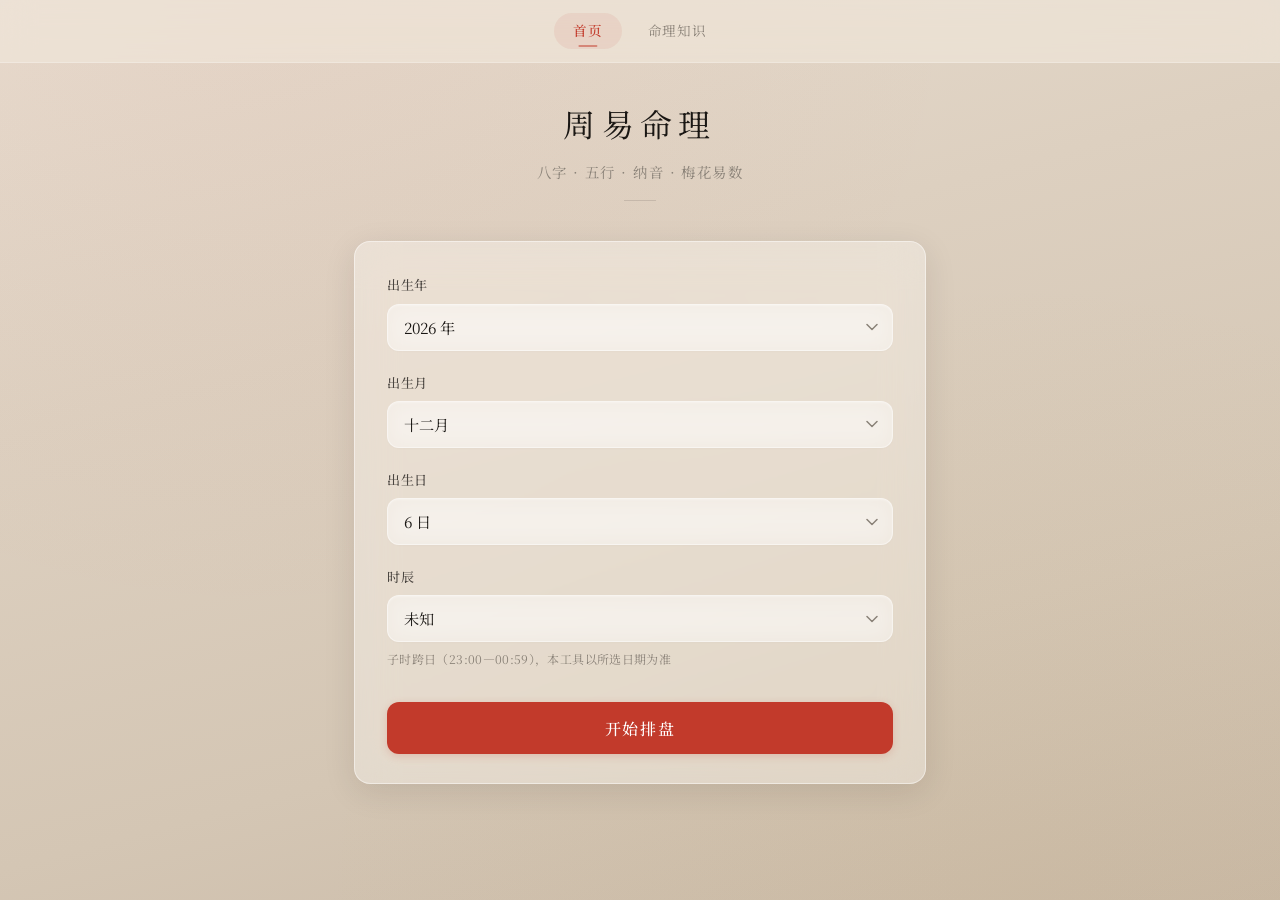
==== index.html @ 87735b52 "重写导航栏和毛玻璃交互 - 顶部横排导航栏：首页 / 命理知识，当前页高亮（下划线标记） - 毛玻璃效果：body 改为分层渐变背景，表单卡片和 select 均使用   backdrop-filte" ====
<!DOCTYPE html>
<html lang="zh-CN">
<head>
<meta charset="UTF-8">
<meta name="viewport" content="width=device-width, initial-scale=1.0">
<title>周易命理</title>
<link rel="stylesheet" href="css/style.css">
<link rel="preconnect" href="https://fonts.googleapis.com">
<link rel="preconnect" href="https://fonts.gstatic.com" crossorigin>
<link href="https://fonts.googleapis.com/css2?family=Noto+Serif+SC:wght@400;500;700&display=swap" rel="stylesheet">
</head>
<body>

<nav class="top-nav">
  <a href="index.html" class="active">首页</a>
  <a href="knowledge.html">命理知识</a>
</nav>

<div class="container">
  <header>
    <h1>周易命理</h1>
    <p class="subtitle">八字 · 五行 · 纳音 · 梅花易数</p>
  </header>

  <section class="form-section">
    <form id="baziForm">
      <div class="form-row">
        <label for="year">出生年</label>
        <select id="year"></select>
      </div>
      <div class="form-row">
        <label for="month">出生月</label>
        <select id="month">
          <option value="1">一月</option>
          <option value="2">二月</option>
          <option value="3">三月</option>
          <option value="4">四月</option>
          <option value="5">五月</option>
          <option value="6">六月</option>
          <option value="7">七月</option>
          <option value="8">八月</option>
          <option value="9">九月</option>
          <option value="10">十月</option>
          <option value="11">十一月</option>
          <option value="12">十二月</option>
        </select>
      </div>
      <div class="form-row">
        <label for="day">出生日</label>
        <select id="day"></select>
      </div>
      <div class="form-row">
        <label for="hour">时辰</label>
        <select id="hour"></select>
        <p class="form-note">子时跨日（23:00—00:59），本工具以所选日期为准</p>
      </div>
      <button type="submit" id="submitBtn">开始排盘</button>
    </form>
  </section>

  <section id="results" class="results-section hidden">
    <div class="result-block">
      <h2>八字</h2>
      <div class="pillars" id="pillars"></div>
    </div>

    <div class="result-block">
      <h2>命理解读</h2>
      <div id="reading"></div>
    </div>

    <div class="result-block">
      <h2>五行</h2>
      <div id="wuxing"></div>
    </div>

    <div class="result-block">
      <h2>纳音</h2>
      <div id="nayin"></div>
    </div>

    <div class="result-block">
      <h2>生肖</h2>
      <div id="zodiac"></div>
    </div>

    <div class="result-block" id="guaBlock">
      <h2>卦象</h2>
      <div id="gua"></div>
    </div>

    <p class="footer-note">节气日期存在 ±1 天的近似偏差。<br>命理推算仅供玩味，人生终究在自己手中。</p>
  </section>
</div>

<script src="js/data.js"></script>
<script src="js/bazi.js"></script>
<script src="js/wuxing.js"></script>
<script src="js/gua.js"></script>
<script src="js/app.js"></script>
</body>
</html>
---- css/style.css ----
:root {
  --paper: #f0e8dc;
  --paper-deep: #e5dac8;
  --ink: #1a1714;
  --ink-soft: #4a4540;
  --ink-light: #8a8278;
  --vermilion: #c23a2b;
  --gold: #b8943e;
  --border: #e5ded4;
  --border-soft: rgba(255,255,255,0.35);
  --glass-bg: rgba(255,255,255,0.35);
  --glass-bg-hover: rgba(255,255,255,0.5);
  --glass-bg-focus: rgba(255,255,255,0.65);
  --glass-border: rgba(255,255,255,0.45);
  --glass-border-focus: rgba(255,255,255,0.7);
  --shadow-sm: 0 2px 8px rgba(26,23,20,0.06);
  --shadow: 0 8px 32px rgba(26,23,20,0.1);
}

* { margin: 0; padding: 0; box-sizing: border-box; }

html {
  scroll-behavior: smooth;
}

body {
  font-family: "Noto Serif SC", "Source Han Serif SC", "Songti SC", "SimSun", "STSong", serif;
  color: var(--ink);
  line-height: 1.75;
  min-height: 100vh;
  /* 分层暖色渐变背景 —— 毛玻璃效果的必要条件 */
  background:
    radial-gradient(ellipse at 20% 0%, rgba(194,58,43,0.04) 0%, transparent 50%),
    radial-gradient(ellipse at 80% 100%, rgba(184,148,62,0.05) 0%, transparent 50%),
    linear-gradient(165deg, #e8ddd0 0%, #ddd0c0 35%, #d4c6b4 70%, #c9b9a6 100%);
  background-attachment: fixed;
}

/* ===== Top Nav ===== */
.top-nav {
  position: sticky;
  top: 0;
  z-index: 100;
  display: flex;
  justify-content: center;
  gap: 0.4rem;
  padding: 0.8rem 1rem;
  margin-bottom: 0.5rem;
  backdrop-filter: blur(16px) saturate(1.1);
  -webkit-backdrop-filter: blur(16px) saturate(1.1);
  background: rgba(240,232,220,0.6);
  border-bottom: 1px solid rgba(255,255,255,0.25);
}

.top-nav a {
  padding: 0.4rem 1.2rem;
  font-size: 0.85rem;
  color: var(--ink-light);
  text-decoration: none;
  border-radius: 20px;
  letter-spacing: 0.06em;
  transition: all 0.25s cubic-bezier(0.16, 1, 0.3, 1);
  position: relative;
}

.top-nav a:hover {
  color: var(--vermilion);
  background: rgba(194,58,43,0.06);
}

.top-nav a.active {
  color: var(--vermilion);
  background: rgba(194,58,43,0.08);
  font-weight: 500;
}

.top-nav a.active::after {
  content: '';
  position: absolute;
  bottom: 2px;
  left: 50%;
  transform: translateX(-50%);
  width: 1.2rem;
  height: 2px;
  background: var(--vermilion);
  border-radius: 1px;
  opacity: 0.5;
}

/* ===== Layout ===== */
.container {
  max-width: 620px;
  margin: 0 auto;
  padding: 1rem 1.5rem 4rem;
}

/* ===== Header ===== */
header {
  text-align: center;
  margin-bottom: 2.5rem;
  padding-top: 0.5rem;
}

header h1 {
  font-size: 2rem;
  font-weight: 400;
  color: var(--ink);
  letter-spacing: 0.2em;
  margin-bottom: 0.5rem;
}

.subtitle {
  color: var(--ink-light);
  font-size: 0.9rem;
  letter-spacing: 0.1em;
}

header::after {
  content: '';
  display: block;
  width: 2rem;
  height: 1px;
  background: rgba(138,130,120,0.3);
  margin: 1rem auto 0;
}

/* ===== Form Card (Glass) ===== */
.form-section {
  padding: 2rem 2rem 1.8rem;
  margin-bottom: 2.5rem;
  /* 真正的毛玻璃 */
  background: var(--glass-bg);
  backdrop-filter: blur(20px) saturate(1.15);
  -webkit-backdrop-filter: blur(20px) saturate(1.15);
  border: 1px solid var(--glass-border);
  border-radius: 16px;
  box-shadow: var(--shadow);
  animation: cardFloat 0.8s cubic-bezier(0.16, 1, 0.3, 1) both;
}

@keyframes cardFloat {
  from { opacity: 0; transform: translateY(20px) scale(0.98); }
  to { opacity: 1; transform: translateY(0) scale(1); }
}

.form-row {
  margin-bottom: 1.3rem;
}

.form-row label {
  display: block;
  font-size: 0.82rem;
  font-weight: 500;
  color: var(--ink-soft);
  margin-bottom: 0.4rem;
  letter-spacing: 0.04em;
}

/* Select —— 毛玻璃下拉 */
.form-row select {
  width: 100%;
  padding: 0.75rem 2.4rem 0.75rem 1rem;
  font-size: 0.95rem;
  font-family: inherit;
  color: var(--ink);
  cursor: pointer;
  appearance: none;
  -webkit-appearance: none;
  /* 毛玻璃核心 */
  background: var(--glass-bg);
  background-image: url("data:image/svg+xml;charset=utf-8,%3Csvg xmlns='http://www.w3.org/2000/svg' width='12' height='8' viewBox='0 0 12 8'%3E%3Cpath d='M1 1.5l5 5 5-5' fill='none' stroke='%238a8278' stroke-width='1.5' stroke-linecap='round' stroke-linejoin='round'/%3E%3C/svg%3E");
  background-repeat: no-repeat;
  background-position: right 0.9rem center;
  backdrop-filter: blur(12px) saturate(1.1);
  -webkit-backdrop-filter: blur(12px) saturate(1.1);
  border: 1px solid var(--glass-border);
  border-radius: 12px;
  transition: all 0.3s cubic-bezier(0.16, 1, 0.3, 1);
  box-shadow: inset 0 1px 2px rgba(255,255,255,0.3), 0 1px 2px rgba(0,0,0,0.02);
}

.form-row select:hover {
  background-color: var(--glass-bg-hover);
  border-color: var(--glass-border-focus);
  transform: translateY(-1px);
  box-shadow: inset 0 1px 2px rgba(255,255,255,0.4), 0 4px 12px rgba(0,0,0,0.05);
}

.form-row select:focus {
  outline: none;
  background-color: var(--glass-bg-focus);
  border-color: rgba(194,58,43,0.25);
  box-shadow: inset 0 1px 2px rgba(255,255,255,0.5), 0 0 0 4px rgba(194,58,43,0.06), 0 4px 16px rgba(0,0,0,0.06);
}

/* select 选项样式 */
.form-row select option {
  background: #f5f0e8;
  color: var(--ink);
  padding: 0.5rem;
}

.form-note {
  font-size: 0.75rem;
  color: var(--ink-light);
  margin-top: 0.35rem;
  letter-spacing: 0.03em;
}

#submitBtn {
  width: 100%;
  margin-top: 0.8rem;
  padding: 0.9rem;
  font-size: 1rem;
  font-family: inherit;
  font-weight: 500;
  color: #fff;
  background: var(--vermilion);
  border: none;
  border-radius: 12px;
  cursor: pointer;
  letter-spacing: 0.1em;
  transition: all 0.3s cubic-bezier(0.16, 1, 0.3, 1);
  box-shadow: 0 2px 8px rgba(194,58,43,0.2);
  position: relative;
  overflow: hidden;
}

#submitBtn::before {
  content: '';
  position: absolute;
  top: 0; left: -100%;
  width: 100%; height: 100%;
  background: linear-gradient(90deg, transparent, rgba(255,255,255,0.15), transparent);
  transition: left 0.5s;
}

#submitBtn:hover {
  background: #a83225;
  transform: translateY(-2px);
  box-shadow: 0 6px 20px rgba(194,58,43,0.25);
}

#submitBtn:hover::before {
  left: 100%;
}

#submitBtn:active {
  transform: translateY(0);
  box-shadow: 0 2px 8px rgba(194,58,43,0.2);
}

/* ===== Results ===== */
.results-section {
  animation: revealUp 0.6s cubic-bezier(0.16, 1, 0.3, 1);
}

@keyframes revealUp {
  from { opacity: 0; transform: translateY(16px); }
  to { opacity: 1; transform: translateY(0); }
}

.hidden { display: none !important; }

.result-block {
  background: rgba(255,255,255,0.55);
  backdrop-filter: blur(16px) saturate(1.1);
  -webkit-backdrop-filter: blur(16px) saturate(1.1);
  border: 1px solid rgba(255,255,255,0.4);
  border-radius: 14px;
  padding: 1.8rem 2rem;
  margin-bottom: 1.2rem;
  box-shadow: var(--shadow-sm);
  animation: revealCard 0.5s cubic-bezier(0.16, 1, 0.3, 1) both;
}

.result-block:nth-child(1) { animation-delay: 0.05s; }
.result-block:nth-child(2) { animation-delay: 0.1s; }
.result-block:nth-child(3) { animation-delay: 0.15s; }
.result-block:nth-child(4) { animation-delay: 0.2s; }
.result-block:nth-child(5) { animation-delay: 0.25s; }
.result-block:nth-child(6) { animation-delay: 0.3s; }
.result-block:nth-child(7) { animation-delay: 0.35s; }

@keyframes revealCard {
  from { opacity: 0; transform: translateY(12px) scale(0.98); }
  to { opacity: 1; transform: translateY(0) scale(1); }
}

.result-block h2 {
  font-size: 0.85rem;
  font-weight: 500;
  color: var(--ink-light);
  margin-bottom: 1.2rem;
  padding-bottom: 0.6rem;
  border-bottom: 1px solid rgba(255,255,255,0.3);
  letter-spacing: 0.08em;
}

/* ===== Four Pillars ===== */
.pillars {
  display: grid;
  grid-template-columns: repeat(4, 1fr);
  gap: 0.5rem;
}

.pillar-card {
  text-align: center;
  padding: 1.2rem 0.3rem;
}

.pillar-label {
  font-size: 0.75rem;
  color: var(--ink-light);
  margin-bottom: 0.7rem;
  letter-spacing: 0.06em;
}

.pillar-gan, .pillar-zhi {
  font-size: 2.6rem;
  font-weight: 400;
  line-height: 1.15;
  letter-spacing: 0.04em;
}

.pillar-hour-unknown {
  font-size: 1.6rem;
  color: #c5bfb5;
  font-weight: 400;
}

.wuxing-mu { color: #3d7a3d; }
.wuxing-huo { color: #c43d35; }
.wuxing-tu { color: #b8892e; }
.wuxing-jin { color: #9a7320; }
.wuxing-shui { color: #3d6ca8; }

/* ===== Wuxing Bars ===== */
.wuxing-chart {
  display: flex;
  flex-direction: column;
  gap: 0.55rem;
}

.wuxing-row {
  display: flex;
  align-items: center;
  gap: 0.6rem;
}

.wuxing-row .label {
  width: 1.8rem;
  font-size: 1.05rem;
  text-align: center;
}

.wuxing-row .bar-bg {
  flex: 1;
  height: 1.2rem;
  background: rgba(255,255,255,0.5);
  border-radius: 2px;
  overflow: hidden;
}

.wuxing-row .bar-fill {
  height: 100%;
  border-radius: 2px;
  transition: width 0.6s cubic-bezier(0.16, 1, 0.3, 1);
}

.wuxing-row .count {
  width: 2.2rem;
  font-size: 0.85rem;
  color: var(--ink-light);
  text-align: right;
  font-variant-numeric: tabular-nums;
}

.bar-mu { background: #3d7a3d; }
.bar-huo { background: #c43d35; }
.bar-tu { background: #b8892e; }
.bar-jin { background: #9a7320; }
.bar-shui { background: #3d6ca8; }

.wuxing-summary {
  margin-top: 1rem;
  font-size: 0.9rem;
  color: var(--ink-soft);
  line-height: 1.7;
}

/* ===== Nayin ===== */
.nayin-list {
  display: grid;
  grid-template-columns: 1fr 1fr;
  gap: 0.5rem 1.5rem;
}

.nayin-item {
  display: flex;
  gap: 0.6rem;
  align-items: baseline;
}

.nayin-item .pillar-tag {
  font-size: 0.8rem;
  color: var(--ink-light);
  min-width: 2.5rem;
  letter-spacing: 0.04em;
}

.nayin-item .value {
  font-size: 0.95rem;
  color: var(--ink);
}

/* ===== Zodiac ===== */
.zodiac-display {
  font-size: 2rem;
  font-weight: 400;
  color: var(--ink);
  text-align: center;
  padding: 0.5rem;
  letter-spacing: 0.1em;
}

/* ===== Gua ===== */
.gua-header {
  text-align: center;
  margin-bottom: 1.5rem;
}

.gua-main-symbol {
  font-size: 3.5rem;
  line-height: 1;
  margin-bottom: 0.3rem;
  letter-spacing: 0.15em;
  color: var(--ink);
}

.gua-main-name {
  font-size: 1.5rem;
  font-weight: 400;
  color: var(--ink);
  letter-spacing: 0.1em;
}

.gua-reading {
  margin-top: 1rem;
  padding: 1.2rem 1rem;
  background: rgba(255,255,255,0.45);
  backdrop-filter: blur(8px);
  -webkit-backdrop-filter: blur(8px);
  border-radius: 10px;
  font-size: 0.92rem;
  color: var(--ink-soft);
  line-height: 1.85;
  border-left: 2px solid var(--vermilion);
}

.gua-derived {
  margin-top: 1.2rem;
  padding-top: 1rem;
  border-top: 1px solid rgba(255,255,255,0.3);
  display: flex;
  align-items: center;
  justify-content: center;
  gap: 0.8rem;
  flex-wrap: wrap;
}

.gua-derived-symbol {
  font-size: 1.5rem;
  color: var(--ink-light);
  letter-spacing: 0.1em;
}

.gua-derived-name {
  font-size: 1rem;
  color: var(--ink-soft);
  letter-spacing: 0.06em;
}

.gua-derived-reading {
  font-size: 0.85rem;
  color: var(--ink-light);
  line-height: 1.6;
  margin-top: 0.4rem;
  text-align: center;
}

.gua-meta {
  margin-top: 1rem;
  text-align: center;
  font-size: 0.82rem;
  color: var(--ink-light);
  letter-spacing: 0.06em;
}

.gua-meta span {
  color: var(--vermilion);
}

/* ===== Reading ===== */
.reading-content {
  line-height: 1.85;
  color: var(--ink-soft);
}

.reading-content p {
  margin-bottom: 0.8rem;
}

.reading-content p:last-child {
  margin-bottom: 0;
}

.reading-lead {
  font-size: 1rem;
  color: var(--ink);
  margin-bottom: 1rem;
}

.reading-lead strong {
  font-weight: 500;
  font-size: 1.1rem;
}

.reading-nayin {
  margin-top: 1.2rem;
  padding: 1rem 0.8rem;
  background: rgba(255,255,255,0.4);
  backdrop-filter: blur(8px);
  -webkit-backdrop-filter: blur(8px);
  border-radius: 10px;
  border-left: 2px solid var(--gold);
}

.reading-nayin-item {
  margin-bottom: 0.7rem;
  font-size: 0.88rem;
  line-height: 1.7;
}

.reading-nayin-item:last-child {
  margin-bottom: 0;
}

.reading-nayin-name {
  display: block;
  font-weight: 500;
  color: var(--ink);
  margin-bottom: 0.15rem;
}

.reading-nayin-text {
  color: var(--ink-light);
}

/* ===== Footer note ===== */
.footer-note {
  text-align: center;
  font-size: 0.78rem;
  color: var(--ink-light);
  margin-top: 2rem;
  opacity: 0.6;
}

/* ===== Responsive ===== */
@media (max-width: 600px) {
  .top-nav { padding: 0.6rem 0.5rem; gap: 0.2rem; }
  .top-nav a { padding: 0.35rem 0.9rem; font-size: 0.8rem; }
  .container { padding: 0.5rem 1rem 3rem; }
  .form-section { padding: 1.5rem 1.2rem 1.3rem; border-radius: 14px; }
  .result-block { padding: 1.3rem 1.2rem; border-radius: 12px; }
  .pillars { grid-template-columns: repeat(2, 1fr); }
  .pillar-gan, .pillar-zhi { font-size: 2.2rem; }
  .nayin-list { grid-template-columns: 1fr; }
  .gua-main-symbol { font-size: 2.8rem; }
  header h1 { font-size: 1.6rem; }
}
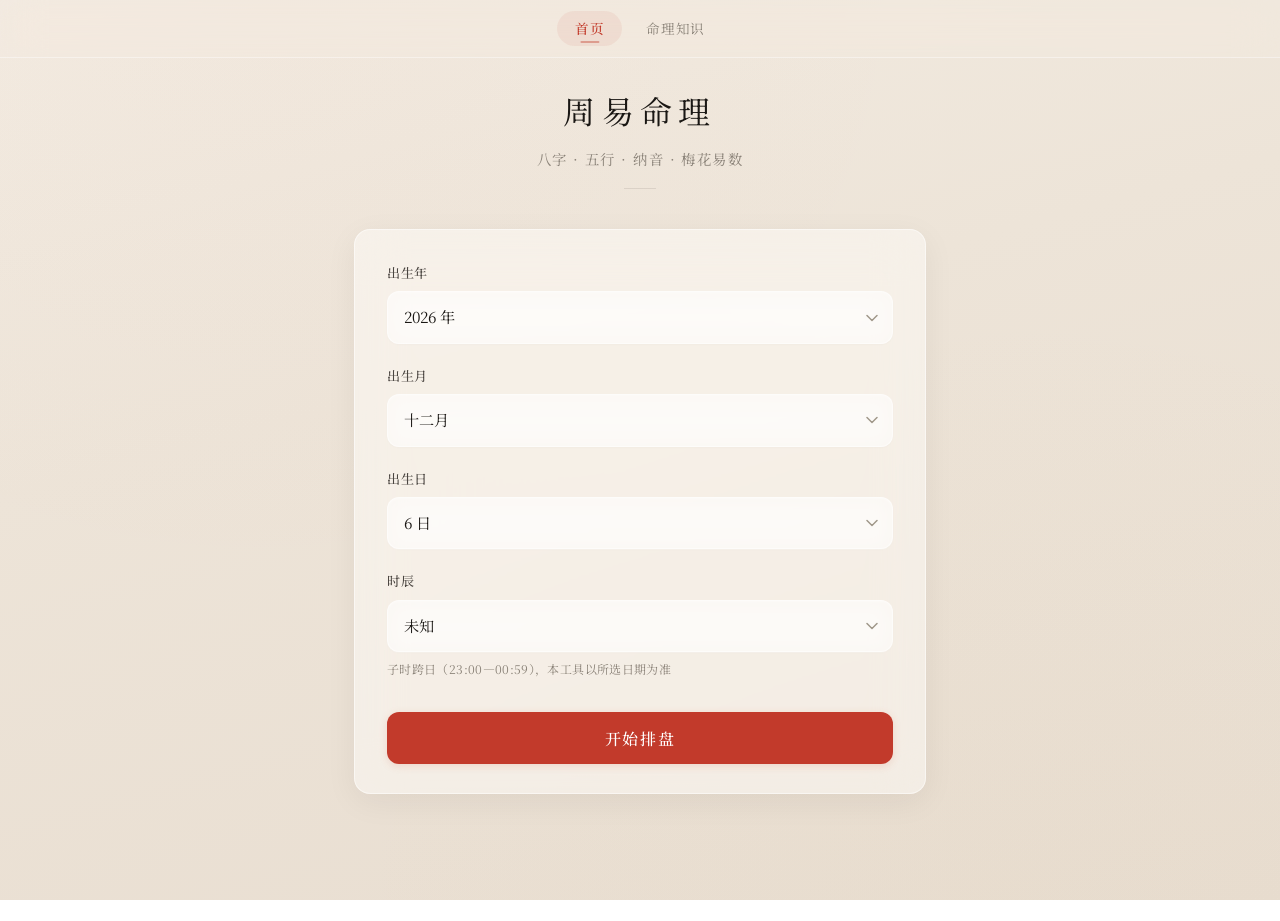
==== commit 87e4df77: "自定义毛玻璃下拉 + 整体色调调浅 - body 背景改为极浅暖白渐变（#f3ece2 → #ede4d8 → #e8ddd0），导航栏   rgba(243,236,226,0.35) 更浅更透，与" ====
--- a/index.html
+++ b/index.html
@@ -26,11 +26,11 @@
     <form id="baziForm">
       <div class="form-row">
         <label for="year">出生年</label>
-        <select id="year"></select>
+        <select id="year" class="native-select"></select>
       </div>
       <div class="form-row">
         <label for="month">出生月</label>
-        <select id="month">
+        <select id="month" class="native-select">
           <option value="1">一月</option>
           <option value="2">二月</option>
           <option value="3">三月</option>
@@ -47,11 +47,11 @@
       </div>
       <div class="form-row">
         <label for="day">出生日</label>
-        <select id="day"></select>
+        <select id="day" class="native-select"></select>
       </div>
       <div class="form-row">
         <label for="hour">时辰</label>
-        <select id="hour"></select>
+        <select id="hour" class="native-select"></select>
         <p class="form-note">子时跨日（23:00—00:59），本工具以所选日期为准</p>
       </div>
       <button type="submit" id="submitBtn">开始排盘</button>
--- a/css/style.css
+++ b/css/style.css
@@ -1,38 +1,35 @@
 :root {
-  --paper: #f0e8dc;
-  --paper-deep: #e5dac8;
+  --paper: #f5f0e8;
+  --paper-warm: #ede4d8;
   --ink: #1a1714;
   --ink-soft: #4a4540;
   --ink-light: #8a8278;
   --vermilion: #c23a2b;
   --gold: #b8943e;
   --border: #e5ded4;
-  --border-soft: rgba(255,255,255,0.35);
-  --glass-bg: rgba(255,255,255,0.35);
-  --glass-bg-hover: rgba(255,255,255,0.5);
-  --glass-bg-focus: rgba(255,255,255,0.65);
-  --glass-border: rgba(255,255,255,0.45);
-  --glass-border-focus: rgba(255,255,255,0.7);
-  --shadow-sm: 0 2px 8px rgba(26,23,20,0.06);
-  --shadow: 0 8px 32px rgba(26,23,20,0.1);
+  --shadow-sm: 0 2px 8px rgba(26,23,20,0.04);
+  --shadow: 0 8px 32px rgba(26,23,20,0.06);
+  --glass-bg: rgba(255,255,255,0.45);
+  --glass-bg-hover: rgba(255,255,255,0.6);
+  --glass-bg-focus: rgba(255,255,255,0.75);
+  --glass-border: rgba(255,255,255,0.5);
+  --glass-border-focus: rgba(255,255,255,0.75);
 }
 
 * { margin: 0; padding: 0; box-sizing: border-box; }
 
-html {
-  scroll-behavior: smooth;
-}
+html { scroll-behavior: smooth; }
 
 body {
   font-family: "Noto Serif SC", "Source Han Serif SC", "Songti SC", "SimSun", "STSong", serif;
   color: var(--ink);
   line-height: 1.75;
   min-height: 100vh;
-  /* 分层暖色渐变背景 —— 毛玻璃效果的必要条件 */
+  /* 极浅暖色背景 —— 毛玻璃需要背景层次 */
   background:
-    radial-gradient(ellipse at 20% 0%, rgba(194,58,43,0.04) 0%, transparent 50%),
-    radial-gradient(ellipse at 80% 100%, rgba(184,148,62,0.05) 0%, transparent 50%),
-    linear-gradient(165deg, #e8ddd0 0%, #ddd0c0 35%, #d4c6b4 70%, #c9b9a6 100%);
+    radial-gradient(ellipse at 20% 0%, rgba(194,58,43,0.015) 0%, transparent 50%),
+    radial-gradient(ellipse at 80% 100%, rgba(184,148,62,0.02) 0%, transparent 50%),
+    linear-gradient(165deg, #f3ece2 0%, #ede4d8 40%, #e8ddd0 100%);
   background-attachment: fixed;
 }
 
@@ -44,16 +41,15 @@
   display: flex;
   justify-content: center;
   gap: 0.4rem;
-  padding: 0.8rem 1rem;
-  margin-bottom: 0.5rem;
-  backdrop-filter: blur(16px) saturate(1.1);
-  -webkit-backdrop-filter: blur(16px) saturate(1.1);
-  background: rgba(240,232,220,0.6);
-  border-bottom: 1px solid rgba(255,255,255,0.25);
+  padding: 0.7rem 1rem;
+  backdrop-filter: blur(20px) saturate(1.1);
+  -webkit-backdrop-filter: blur(20px) saturate(1.1);
+  background: rgba(243,236,226,0.35);
+  border-bottom: 1px solid rgba(255,255,255,0.4);
 }
 
 .top-nav a {
-  padding: 0.4rem 1.2rem;
+  padding: 0.35rem 1.1rem;
   font-size: 0.85rem;
   color: var(--ink-light);
   text-decoration: none;
@@ -65,26 +61,26 @@
 
 .top-nav a:hover {
   color: var(--vermilion);
-  background: rgba(194,58,43,0.06);
+  background: rgba(194,58,43,0.05);
 }
 
 .top-nav a.active {
   color: var(--vermilion);
-  background: rgba(194,58,43,0.08);
+  background: rgba(194,58,43,0.07);
   font-weight: 500;
 }
 
 .top-nav a.active::after {
   content: '';
   position: absolute;
-  bottom: 2px;
+  bottom: 3px;
   left: 50%;
   transform: translateX(-50%);
   width: 1.2rem;
   height: 2px;
   background: var(--vermilion);
   border-radius: 1px;
-  opacity: 0.5;
+  opacity: 0.4;
 }
 
 /* ===== Layout ===== */
@@ -120,7 +116,7 @@
   display: block;
   width: 2rem;
   height: 1px;
-  background: rgba(138,130,120,0.3);
+  background: rgba(138,130,120,0.2);
   margin: 1rem auto 0;
 }
 
@@ -128,10 +124,9 @@
 .form-section {
   padding: 2rem 2rem 1.8rem;
   margin-bottom: 2.5rem;
-  /* 真正的毛玻璃 */
   background: var(--glass-bg);
-  backdrop-filter: blur(20px) saturate(1.15);
-  -webkit-backdrop-filter: blur(20px) saturate(1.15);
+  backdrop-filter: blur(24px) saturate(1.2);
+  -webkit-backdrop-filter: blur(24px) saturate(1.2);
   border: 1px solid var(--glass-border);
   border-radius: 16px;
   box-shadow: var(--shadow);
@@ -156,48 +151,117 @@
   letter-spacing: 0.04em;
 }
 
-/* Select —— 毛玻璃下拉 */
-.form-row select {
+/* ===== Custom Select ===== */
+.custom-select {
+  position: relative;
+  width: 100%;
+}
+
+.custom-select-trigger {
   width: 100%;
   padding: 0.75rem 2.4rem 0.75rem 1rem;
   font-size: 0.95rem;
   font-family: inherit;
   color: var(--ink);
   cursor: pointer;
-  appearance: none;
-  -webkit-appearance: none;
-  /* 毛玻璃核心 */
+  user-select: none;
   background: var(--glass-bg);
-  background-image: url("data:image/svg+xml;charset=utf-8,%3Csvg xmlns='http://www.w3.org/2000/svg' width='12' height='8' viewBox='0 0 12 8'%3E%3Cpath d='M1 1.5l5 5 5-5' fill='none' stroke='%238a8278' stroke-width='1.5' stroke-linecap='round' stroke-linejoin='round'/%3E%3C/svg%3E");
-  background-repeat: no-repeat;
-  background-position: right 0.9rem center;
   backdrop-filter: blur(12px) saturate(1.1);
   -webkit-backdrop-filter: blur(12px) saturate(1.1);
   border: 1px solid var(--glass-border);
   border-radius: 12px;
-  transition: all 0.3s cubic-bezier(0.16, 1, 0.3, 1);
+  transition: all 0.25s cubic-bezier(0.16, 1, 0.3, 1);
   box-shadow: inset 0 1px 2px rgba(255,255,255,0.3), 0 1px 2px rgba(0,0,0,0.02);
-}
-
-.form-row select:hover {
-  background-color: var(--glass-bg-hover);
+  position: relative;
+}
+
+.custom-select-trigger::after {
+  content: '';
+  position: absolute;
+  right: 0.9rem;
+  top: 50%;
+  transform: translateY(-50%);
+  width: 12px;
+  height: 8px;
+  background-image: url("data:image/svg+xml;charset=utf-8,%3Csvg xmlns='http://www.w3.org/2000/svg' width='12' height='8' viewBox='0 0 12 8'%3E%3Cpath d='M1 1.5l5 5 5-5' fill='none' stroke='%23a0988a' stroke-width='1.5' stroke-linecap='round' stroke-linejoin='round'/%3E%3C/svg%3E");
+  background-repeat: no-repeat;
+  transition: transform 0.25s cubic-bezier(0.16, 1, 0.3, 1);
+}
+
+.custom-select.open .custom-select-trigger::after {
+  transform: translateY(-50%) rotate(180deg);
+}
+
+.custom-select-trigger:hover {
+  background: var(--glass-bg-hover);
   border-color: var(--glass-border-focus);
   transform: translateY(-1px);
-  box-shadow: inset 0 1px 2px rgba(255,255,255,0.4), 0 4px 12px rgba(0,0,0,0.05);
-}
-
-.form-row select:focus {
-  outline: none;
-  background-color: var(--glass-bg-focus);
-  border-color: rgba(194,58,43,0.25);
-  box-shadow: inset 0 1px 2px rgba(255,255,255,0.5), 0 0 0 4px rgba(194,58,43,0.06), 0 4px 16px rgba(0,0,0,0.06);
-}
-
-/* select 选项样式 */
-.form-row select option {
-  background: #f5f0e8;
-  color: var(--ink);
-  padding: 0.5rem;
+  box-shadow: inset 0 1px 2px rgba(255,255,255,0.4), 0 4px 12px rgba(0,0,0,0.04);
+}
+
+.custom-select.open .custom-select-trigger {
+  background: var(--glass-bg-focus);
+  border-color: rgba(194,58,43,0.2);
+  box-shadow: inset 0 1px 2px rgba(255,255,255,0.5), 0 0 0 3px rgba(194,58,43,0.05), 0 4px 16px rgba(0,0,0,0.05);
+  border-radius: 12px 12px 0 0;
+}
+
+.custom-select-options {
+  position: absolute;
+  top: calc(100% - 1px);
+  left: 0;
+  right: 0;
+  max-height: 280px;
+  overflow-y: auto;
+  z-index: 50;
+  opacity: 0;
+  transform: translateY(-6px) scale(0.97);
+  pointer-events: none;
+  transition: all 0.25s cubic-bezier(0.16, 1, 0.3, 1);
+  background: rgba(255,255,255,0.85);
+  backdrop-filter: blur(24px) saturate(1.2);
+  -webkit-backdrop-filter: blur(24px) saturate(1.2);
+  border: 1px solid var(--glass-border);
+  border-top: none;
+  border-radius: 0 0 12px 12px;
+  box-shadow: 0 12px 40px rgba(26,23,20,0.1);
+  padding: 0.3rem 0;
+}
+
+.custom-select.open .custom-select-options {
+  opacity: 1;
+  transform: translateY(0) scale(1);
+  pointer-events: auto;
+}
+
+.custom-select-option {
+  padding: 0.55rem 1rem;
+  font-size: 0.92rem;
+  color: var(--ink-soft);
+  cursor: pointer;
+  transition: all 0.15s;
+  border-radius: 6px;
+  margin: 0 0.3rem;
+}
+
+.custom-select-option:hover {
+  background: rgba(194,58,43,0.06);
+  color: var(--vermilion);
+}
+
+.custom-select-option.selected {
+  color: var(--vermilion);
+  font-weight: 500;
+  background: rgba(194,58,43,0.04);
+}
+
+/* 隐藏原生 select */
+.native-select {
+  position: absolute;
+  opacity: 0;
+  pointer-events: none;
+  width: 1px;
+  height: 1px;
 }
 
 .form-note {
@@ -221,7 +285,7 @@
   cursor: pointer;
   letter-spacing: 0.1em;
   transition: all 0.3s cubic-bezier(0.16, 1, 0.3, 1);
-  box-shadow: 0 2px 8px rgba(194,58,43,0.2);
+  box-shadow: 0 2px 8px rgba(194,58,43,0.15);
   position: relative;
   overflow: hidden;
 }
@@ -231,14 +295,14 @@
   position: absolute;
   top: 0; left: -100%;
   width: 100%; height: 100%;
-  background: linear-gradient(90deg, transparent, rgba(255,255,255,0.15), transparent);
+  background: linear-gradient(90deg, transparent, rgba(255,255,255,0.12), transparent);
   transition: left 0.5s;
 }
 
 #submitBtn:hover {
   background: #a83225;
   transform: translateY(-2px);
-  box-shadow: 0 6px 20px rgba(194,58,43,0.25);
+  box-shadow: 0 6px 20px rgba(194,58,43,0.2);
 }
 
 #submitBtn:hover::before {
@@ -247,7 +311,7 @@
 
 #submitBtn:active {
   transform: translateY(0);
-  box-shadow: 0 2px 8px rgba(194,58,43,0.2);
+  box-shadow: 0 2px 8px rgba(194,58,43,0.15);
 }
 
 /* ===== Results ===== */
@@ -263,10 +327,10 @@
 .hidden { display: none !important; }
 
 .result-block {
-  background: rgba(255,255,255,0.55);
-  backdrop-filter: blur(16px) saturate(1.1);
-  -webkit-backdrop-filter: blur(16px) saturate(1.1);
-  border: 1px solid rgba(255,255,255,0.4);
+  background: rgba(255,255,255,0.5);
+  backdrop-filter: blur(20px) saturate(1.1);
+  -webkit-backdrop-filter: blur(20px) saturate(1.1);
+  border: 1px solid rgba(255,255,255,0.45);
   border-radius: 14px;
   padding: 1.8rem 2rem;
   margin-bottom: 1.2rem;
@@ -293,7 +357,7 @@
   color: var(--ink-light);
   margin-bottom: 1.2rem;
   padding-bottom: 0.6rem;
-  border-bottom: 1px solid rgba(255,255,255,0.3);
+  border-bottom: 1px solid rgba(255,255,255,0.35);
   letter-spacing: 0.08em;
 }
 
@@ -357,7 +421,7 @@
 .wuxing-row .bar-bg {
   flex: 1;
   height: 1.2rem;
-  background: rgba(255,255,255,0.5);
+  background: rgba(255,255,255,0.45);
   border-radius: 2px;
   overflow: hidden;
 }
@@ -448,7 +512,7 @@
 .gua-reading {
   margin-top: 1rem;
   padding: 1.2rem 1rem;
-  background: rgba(255,255,255,0.45);
+  background: rgba(255,255,255,0.4);
   backdrop-filter: blur(8px);
   -webkit-backdrop-filter: blur(8px);
   border-radius: 10px;
@@ -578,4 +642,5 @@
   .nayin-list { grid-template-columns: 1fr; }
   .gua-main-symbol { font-size: 2.8rem; }
   header h1 { font-size: 1.6rem; }
-}
+  .custom-select-options { max-height: 220px; }
+}
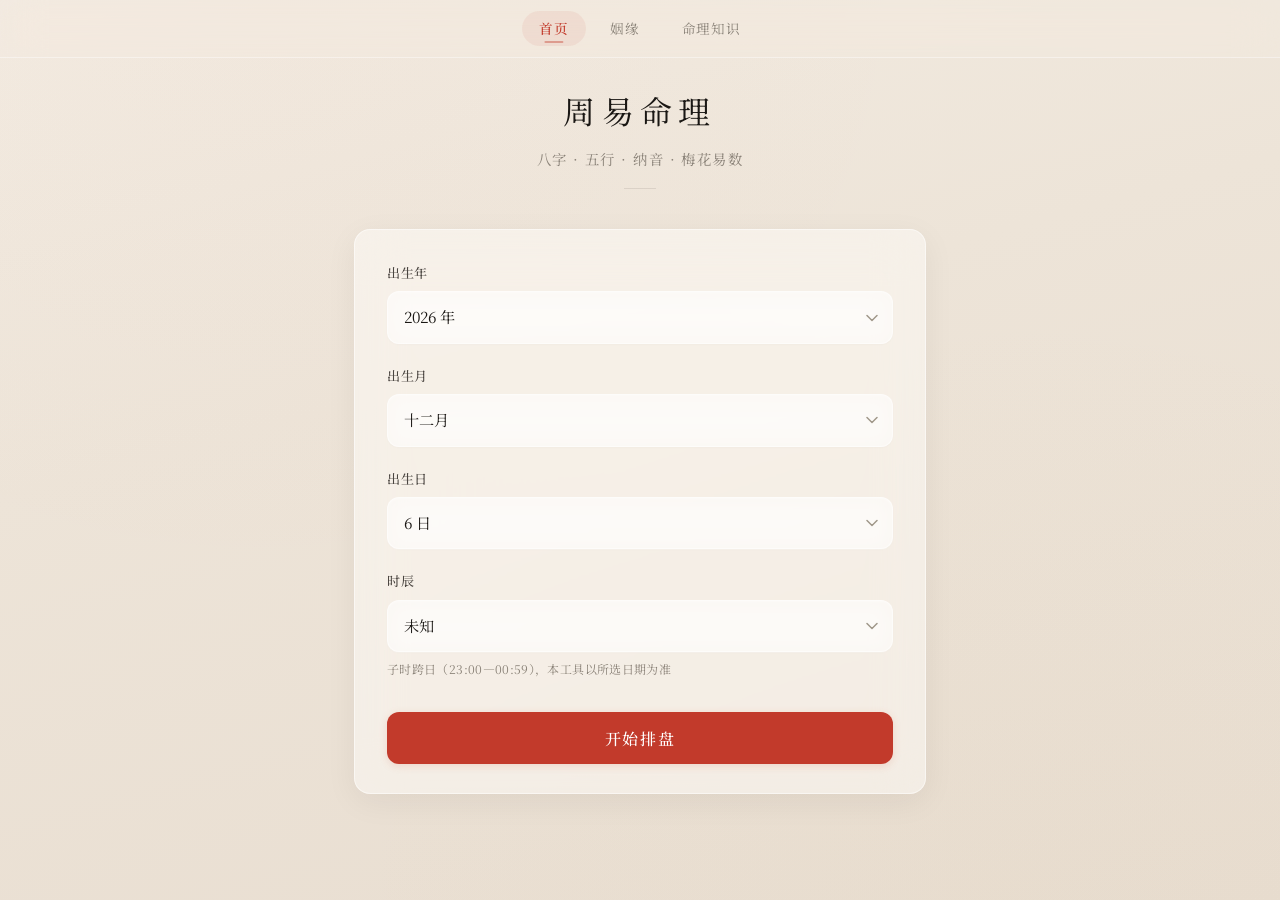
==== commit b80cfe29: "新增姻缘推算页面 - 新增 marriage.html 姻缘页面，双人表单输入 - 新增 matching.js 合婚引擎：四维度加权打分   · 生肖/年柱 (25分)：六合/三合/六冲/六害 + " ====
--- a/index.html
+++ b/index.html
@@ -13,6 +13,7 @@
 
 <nav class="top-nav">
   <a href="index.html" class="active">首页</a>
+  <a href="marriage.html">姻缘</a>
   <a href="knowledge.html">命理知识</a>
 </nav>
 
@@ -65,11 +66,6 @@
     </div>
 
     <div class="result-block">
-      <h2>命理解读</h2>
-      <div id="reading"></div>
-    </div>
-
-    <div class="result-block">
       <h2>五行</h2>
       <div id="wuxing"></div>
     </div>
@@ -80,8 +76,8 @@
     </div>
 
     <div class="result-block">
-      <h2>生肖</h2>
-      <div id="zodiac"></div>
+      <h2>命理解读</h2>
+      <div id="reading"></div>
     </div>
 
     <div class="result-block" id="guaBlock">
--- a/css/style.css
+++ b/css/style.css
@@ -139,6 +139,7 @@
 }
 
 .form-row {
+  position: relative;
   margin-bottom: 1.3rem;
 }
 
@@ -258,10 +259,13 @@
 /* 隐藏原生 select */
 .native-select {
   position: absolute;
+  top: 0;
+  left: 0;
+  width: 100%;
+  height: 100%;
   opacity: 0;
   pointer-events: none;
-  width: 1px;
-  height: 1px;
+  z-index: -1;
 }
 
 .form-note {
@@ -628,6 +632,115 @@
   color: var(--ink-light);
   margin-top: 2rem;
   opacity: 0.6;
+}
+
+/* ===== Marriage ===== */
+.persons-form {
+  display: grid;
+  grid-template-columns: 1fr 1fr;
+  gap: 2rem;
+  margin-bottom: 1rem;
+}
+
+.person-form h3 {
+  font-size: 0.95rem;
+  font-weight: 500;
+  color: var(--ink);
+  text-align: center;
+  margin-bottom: 1.2rem;
+  letter-spacing: 0.08em;
+}
+
+.person-form h3::after {
+  content: '';
+  display: block;
+  width: 1.5rem;
+  height: 1px;
+  background: var(--vermilion);
+  margin: 0.5rem auto 0;
+  opacity: 0.3;
+}
+
+.pillars-dual {
+  display: grid;
+  grid-template-columns: 1fr 1fr;
+  gap: 0.8rem;
+}
+
+.pillars-dual .pillar-row {
+  display: flex;
+  flex-direction: column;
+  gap: 0.3rem;
+}
+
+.score-badge {
+  text-align: center;
+  padding: 1rem;
+}
+
+.score-circle {
+  display: inline-flex;
+  align-items: center;
+  justify-content: center;
+  width: 5rem;
+  height: 5rem;
+  border-radius: 50%;
+  background: rgba(194,58,43,0.06);
+  border: 2px solid var(--vermilion);
+  margin-bottom: 0.5rem;
+}
+
+.score-circle .grade {
+  font-size: 1.3rem;
+  font-weight: 500;
+  color: var(--vermilion);
+  letter-spacing: 0.1em;
+}
+
+.score-summary {
+  font-size: 0.9rem;
+  color: var(--ink-soft);
+  line-height: 1.75;
+  max-width: 32em;
+  margin: 0 auto;
+}
+
+.detail-item {
+  margin-bottom: 1.2rem;
+}
+
+.detail-item:last-child {
+  margin-bottom: 0;
+}
+
+.detail-header {
+  display: flex;
+  align-items: baseline;
+  gap: 0.6rem;
+  margin-bottom: 0.4rem;
+}
+
+.detail-header .detail-label {
+  font-size: 0.85rem;
+  color: var(--ink-light);
+  letter-spacing: 0.04em;
+}
+
+.detail-header .detail-score {
+  font-size: 0.92rem;
+  font-weight: 500;
+  color: var(--vermilion);
+}
+
+.detail-text {
+  font-size: 0.88rem;
+  color: var(--ink-soft);
+  line-height: 1.7;
+}
+
+@media (max-width: 600px) {
+  .persons-form { grid-template-columns: 1fr; gap: 0.5rem; }
+  .pillars-dual { grid-template-columns: 1fr; }
 }
 
 /* ===== Responsive ===== */
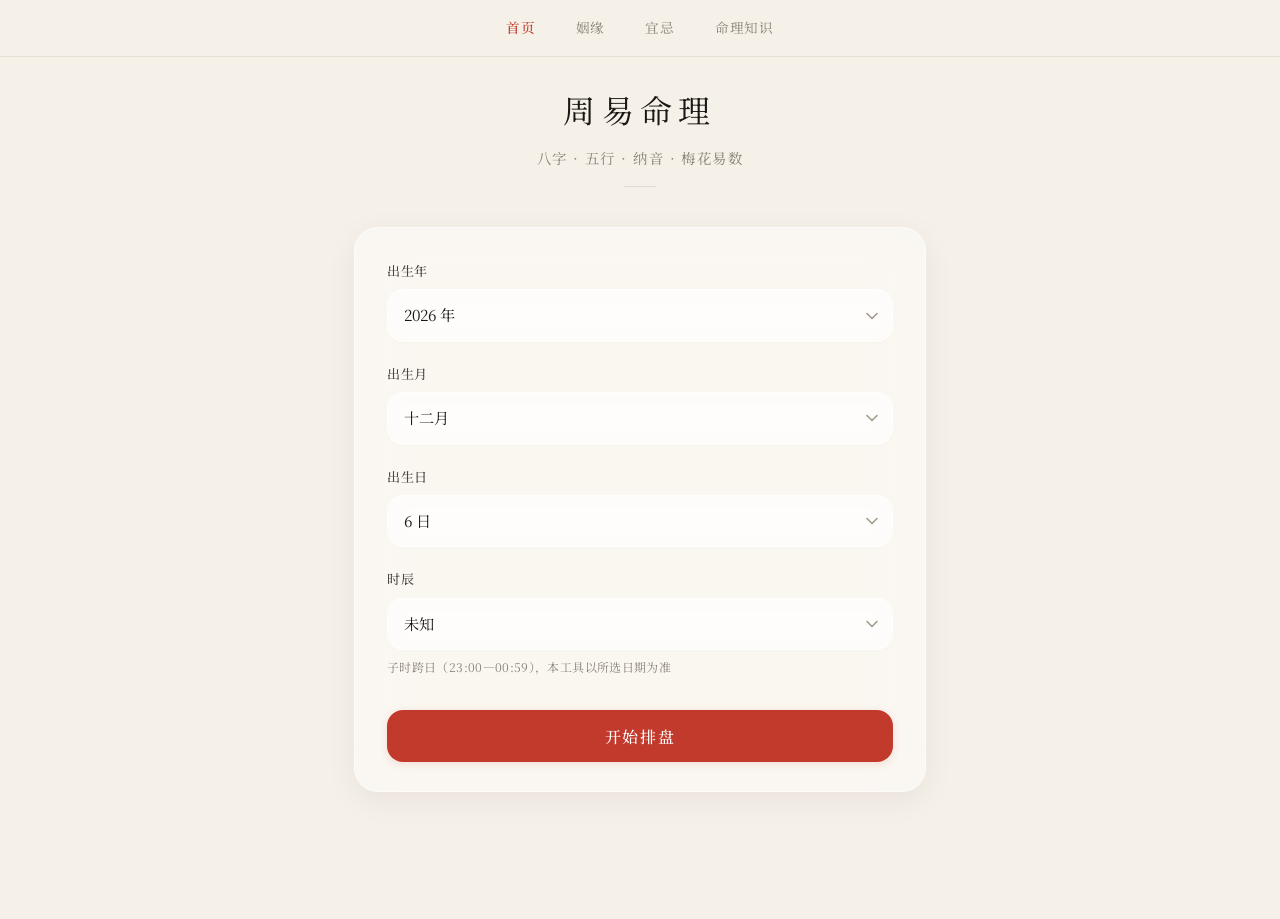
==== commit 5fa7e9cc: "新增今日宜忌页面 - 新增 daily.html：展示今日干支、建除十二神、宜忌、纳音解读 - 新增 daily.js：每日宜忌推算引擎，按月支日支计算建除 - 新增 daily-app.js：日期选" ====
--- a/index.html
+++ b/index.html
@@ -14,6 +14,7 @@
 <nav class="top-nav">
   <a href="index.html" class="active">首页</a>
   <a href="marriage.html">姻缘</a>
+  <a href="daily.html">宜忌</a>
   <a href="knowledge.html">命理知识</a>
 </nav>
 
@@ -85,7 +86,7 @@
       <div id="gua"></div>
     </div>
 
-    <p class="footer-note">节气日期存在 ±1 天的近似偏差。<br>命理推算仅供玩味，人生终究在自己手中。</p>
+    <p class="footer-note">命理不可尽信，命运终究掌握在自己的手中。</p>
   </section>
 </div>
 
--- a/css/style.css
+++ b/css/style.css
@@ -25,12 +25,7 @@
   color: var(--ink);
   line-height: 1.75;
   min-height: 100vh;
-  /* 极浅暖色背景 —— 毛玻璃需要背景层次 */
-  background:
-    radial-gradient(ellipse at 20% 0%, rgba(194,58,43,0.015) 0%, transparent 50%),
-    radial-gradient(ellipse at 80% 100%, rgba(184,148,62,0.02) 0%, transparent 50%),
-    linear-gradient(165deg, #f3ece2 0%, #ede4d8 40%, #e8ddd0 100%);
-  background-attachment: fixed;
+  background: var(--paper);
 }
 
 /* ===== Top Nav ===== */
@@ -40,47 +35,29 @@
   z-index: 100;
   display: flex;
   justify-content: center;
-  gap: 0.4rem;
-  padding: 0.7rem 1rem;
-  backdrop-filter: blur(20px) saturate(1.1);
-  -webkit-backdrop-filter: blur(20px) saturate(1.1);
-  background: rgba(243,236,226,0.35);
-  border-bottom: 1px solid rgba(255,255,255,0.4);
+  gap: 0.5rem;
+  padding: 0.7rem 1.5rem;
+  background: var(--paper);
+  border-bottom: 1px solid var(--border);
 }
 
 .top-nav a {
-  padding: 0.35rem 1.1rem;
+  padding: 0.3rem 1rem;
   font-size: 0.85rem;
   color: var(--ink-light);
   text-decoration: none;
-  border-radius: 20px;
+  border-radius: 6px;
   letter-spacing: 0.06em;
-  transition: all 0.25s cubic-bezier(0.16, 1, 0.3, 1);
-  position: relative;
+  transition: all 0.2s;
 }
 
 .top-nav a:hover {
   color: var(--vermilion);
-  background: rgba(194,58,43,0.05);
 }
 
 .top-nav a.active {
   color: var(--vermilion);
-  background: rgba(194,58,43,0.07);
-  font-weight: 500;
-}
-
-.top-nav a.active::after {
-  content: '';
-  position: absolute;
-  bottom: 3px;
-  left: 50%;
-  transform: translateX(-50%);
-  width: 1.2rem;
-  height: 2px;
-  background: var(--vermilion);
-  border-radius: 1px;
-  opacity: 0.4;
+  font-weight: 500;
 }
 
 /* ===== Layout ===== */
@@ -128,7 +105,7 @@
   backdrop-filter: blur(24px) saturate(1.2);
   -webkit-backdrop-filter: blur(24px) saturate(1.2);
   border: 1px solid var(--glass-border);
-  border-radius: 16px;
+  border-radius: 24px;
   box-shadow: var(--shadow);
   animation: cardFloat 0.8s cubic-bezier(0.16, 1, 0.3, 1) both;
 }
@@ -170,7 +147,7 @@
   backdrop-filter: blur(12px) saturate(1.1);
   -webkit-backdrop-filter: blur(12px) saturate(1.1);
   border: 1px solid var(--glass-border);
-  border-radius: 12px;
+  border-radius: 16px;
   transition: all 0.25s cubic-bezier(0.16, 1, 0.3, 1);
   box-shadow: inset 0 1px 2px rgba(255,255,255,0.3), 0 1px 2px rgba(0,0,0,0.02);
   position: relative;
@@ -204,7 +181,7 @@
   background: var(--glass-bg-focus);
   border-color: rgba(194,58,43,0.2);
   box-shadow: inset 0 1px 2px rgba(255,255,255,0.5), 0 0 0 3px rgba(194,58,43,0.05), 0 4px 16px rgba(0,0,0,0.05);
-  border-radius: 12px 12px 0 0;
+  border-radius: 16px 16px 0 0;
 }
 
 .custom-select-options {
@@ -224,7 +201,7 @@
   -webkit-backdrop-filter: blur(24px) saturate(1.2);
   border: 1px solid var(--glass-border);
   border-top: none;
-  border-radius: 0 0 12px 12px;
+  border-radius: 0 0 16px 16px;
   box-shadow: 0 12px 40px rgba(26,23,20,0.1);
   padding: 0.3rem 0;
 }
@@ -285,7 +262,7 @@
   color: #fff;
   background: var(--vermilion);
   border: none;
-  border-radius: 12px;
+  border-radius: 16px;
   cursor: pointer;
   letter-spacing: 0.1em;
   transition: all 0.3s cubic-bezier(0.16, 1, 0.3, 1);
@@ -335,7 +312,7 @@
   backdrop-filter: blur(20px) saturate(1.1);
   -webkit-backdrop-filter: blur(20px) saturate(1.1);
   border: 1px solid rgba(255,255,255,0.45);
-  border-radius: 14px;
+  border-radius: 20px;
   padding: 1.8rem 2rem;
   margin-bottom: 1.2rem;
   box-shadow: var(--shadow-sm);
@@ -523,6 +500,7 @@
   font-size: 0.92rem;
   color: var(--ink-soft);
   line-height: 1.85;
+  border-radius: 14px;
   border-left: 2px solid var(--vermilion);
 }
 
@@ -608,6 +586,7 @@
   margin-bottom: 0.7rem;
   font-size: 0.88rem;
   line-height: 1.7;
+  border-radius: 14px;
 }
 
 .reading-nayin-item:last-child {
@@ -628,10 +607,59 @@
 /* ===== Footer note ===== */
 .footer-note {
   text-align: center;
-  font-size: 0.78rem;
-  color: var(--ink-light);
+  font-size: 0.92rem;
+  color: var(--ink-soft);
   margin-top: 2rem;
-  opacity: 0.6;
+  opacity: 0.85;
+}
+
+/* ===== Daily ===== */
+#pickDate {
+  width: 100%;
+  padding: 0.75rem 1rem;
+  font-size: 0.95rem;
+  font-family: inherit;
+  color: var(--ink);
+  background: var(--glass-bg);
+  backdrop-filter: blur(12px);
+  -webkit-backdrop-filter: blur(12px);
+  border: 1px solid var(--glass-border);
+  border-radius: 16px;
+  cursor: pointer;
+  transition: all 0.2s;
+}
+
+#pickDate:focus {
+  outline: none;
+  border-color: rgba(194,58,43,0.25);
+  box-shadow: 0 0 0 3px rgba(194,58,43,0.06);
+}
+
+.yi-ji-list {
+  display: flex;
+  flex-wrap: wrap;
+  gap: 0.5rem;
+  justify-content: center;
+}
+
+.yi-tag {
+  display: inline-block;
+  padding: 0.4rem 1rem;
+  font-size: 0.88rem;
+  color: #3d7a3d;
+  background: rgba(61,122,61,0.06);
+  border-radius: 20px;
+  letter-spacing: 0.04em;
+}
+
+.ji-tag {
+  display: inline-block;
+  padding: 0.4rem 1rem;
+  font-size: 0.88rem;
+  color: var(--ink-light);
+  background: rgba(138,130,120,0.06);
+  border-radius: 20px;
+  letter-spacing: 0.04em;
 }
 
 /* ===== Marriage ===== */
@@ -748,12 +776,17 @@
   .top-nav { padding: 0.6rem 0.5rem; gap: 0.2rem; }
   .top-nav a { padding: 0.35rem 0.9rem; font-size: 0.8rem; }
   .container { padding: 0.5rem 1rem 3rem; }
-  .form-section { padding: 1.5rem 1.2rem 1.3rem; border-radius: 14px; }
-  .result-block { padding: 1.3rem 1.2rem; border-radius: 12px; }
+  .form-section { padding: 1.5rem 1.2rem 1.3rem; border-radius: 32px; }
+  .result-block { padding: 1.3rem 1.2rem; border-radius: 26px; }
+  .custom-select-trigger { border-radius: 20px; }
+  .custom-select-options { max-height: 220px; border-radius: 0 0 20px 20px; }
+  .custom-select.open .custom-select-trigger { border-radius: 20px 20px 0 0; }
+  #submitBtn { border-radius: 20px; }
   .pillars { grid-template-columns: repeat(2, 1fr); }
   .pillar-gan, .pillar-zhi { font-size: 2.2rem; }
   .nayin-list { grid-template-columns: 1fr; }
   .gua-main-symbol { font-size: 2.8rem; }
+  .gua-reading { border-radius: 20px; }
+  .reading-nayin { border-radius: 20px; }
   header h1 { font-size: 1.6rem; }
-  .custom-select-options { max-height: 220px; }
-}
+}
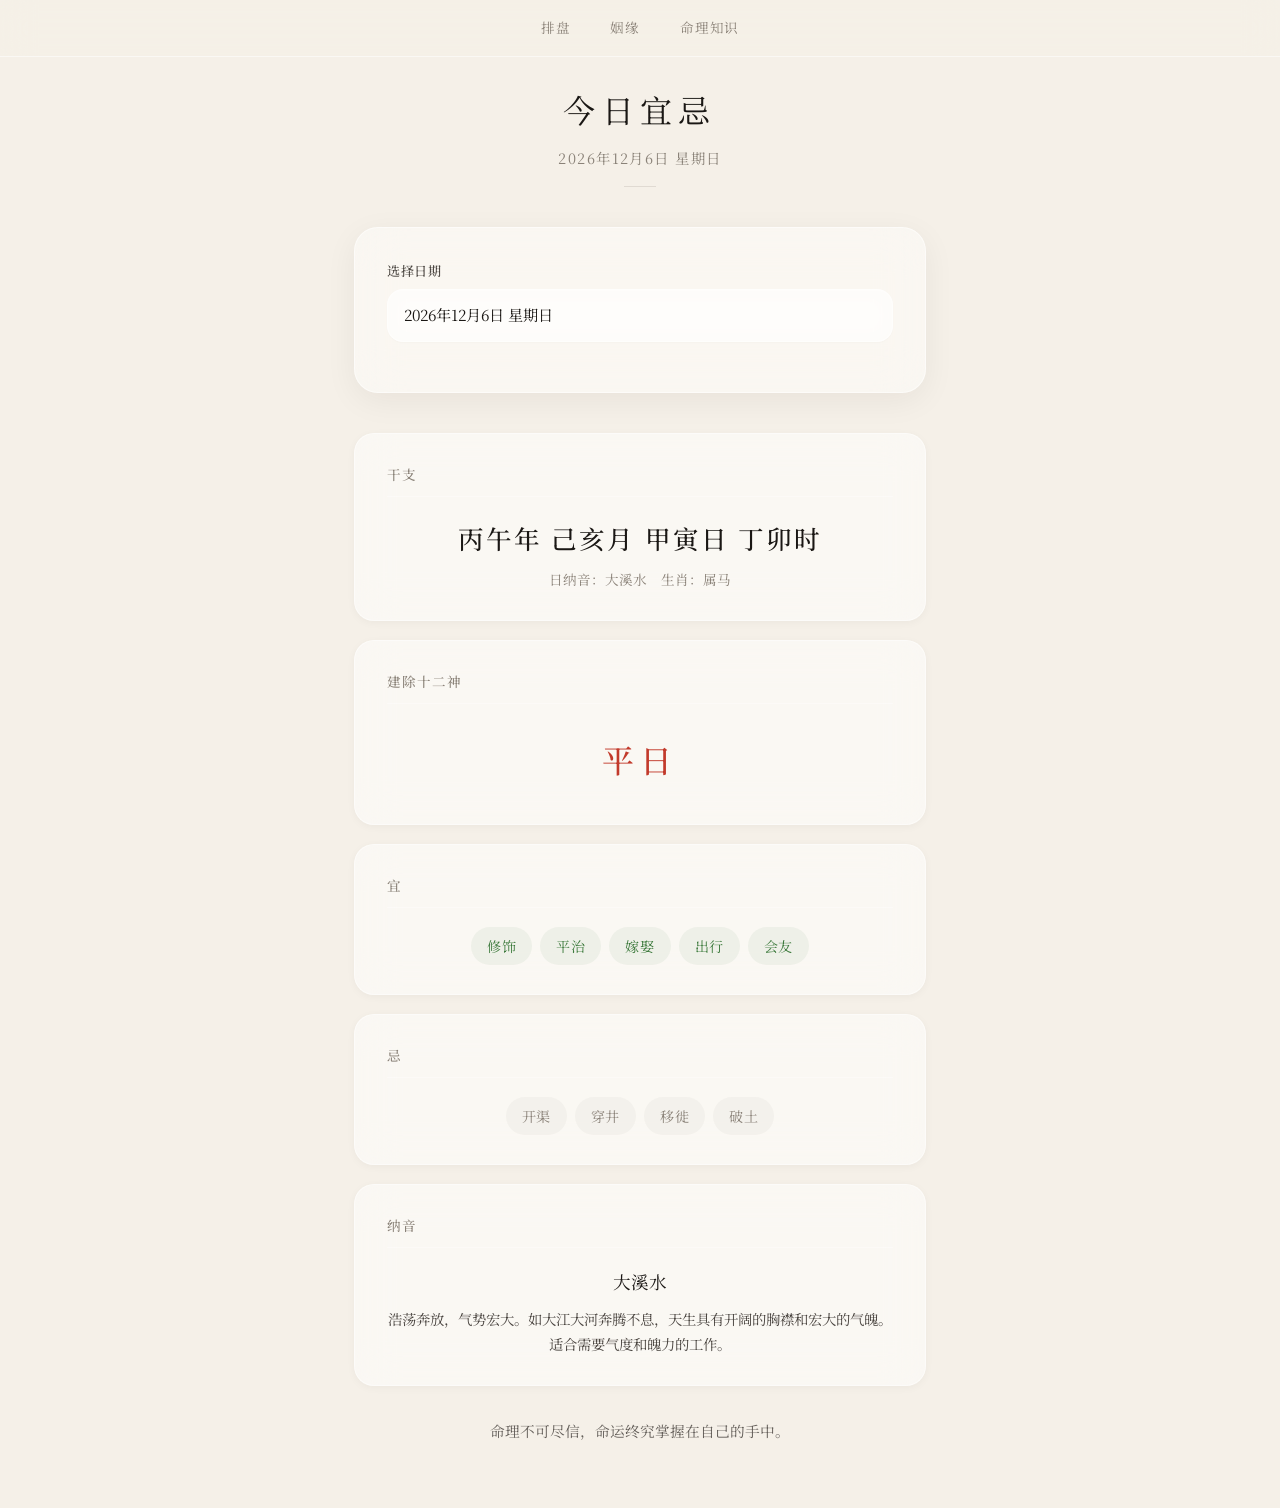
==== commit 20653697: "宜忌页改为首页，导航栏和下拉框恢复毛玻璃 - index.html 改为今日宜忌页（原 daily.html） - 八字排盘页移至 bazi.html - 导航栏恢复毛玻璃：blur(16px) + " ====
--- a/index.html
+++ b/index.html
@@ -12,78 +12,56 @@
 <body>
 
 <nav class="top-nav">
-  <a href="index.html" class="active">首页</a>
+  <a href="bazi.html">排盘</a>
   <a href="marriage.html">姻缘</a>
-  <a href="daily.html">宜忌</a>
   <a href="knowledge.html">命理知识</a>
 </nav>
 
 <div class="container">
   <header>
-    <h1>周易命理</h1>
-    <p class="subtitle">八字 · 五行 · 纳音 · 梅花易数</p>
+    <h1>今日宜忌</h1>
+    <p class="subtitle" id="dateTitle"></p>
   </header>
 
   <section class="form-section">
-    <form id="baziForm">
-      <div class="form-row">
-        <label for="year">出生年</label>
-        <select id="year" class="native-select"></select>
+    <div class="form-row">
+      <label for="pickDate">选择日期</label>
+      <div class="custom-date">
+        <div class="custom-date-trigger" id="dateTrigger"></div>
+        <input type="date" id="pickDate" class="native-date">
       </div>
-      <div class="form-row">
-        <label for="month">出生月</label>
-        <select id="month" class="native-select">
-          <option value="1">一月</option>
-          <option value="2">二月</option>
-          <option value="3">三月</option>
-          <option value="4">四月</option>
-          <option value="5">五月</option>
-          <option value="6">六月</option>
-          <option value="7">七月</option>
-          <option value="8">八月</option>
-          <option value="9">九月</option>
-          <option value="10">十月</option>
-          <option value="11">十一月</option>
-          <option value="12">十二月</option>
-        </select>
-      </div>
-      <div class="form-row">
-        <label for="day">出生日</label>
-        <select id="day" class="native-select"></select>
-      </div>
-      <div class="form-row">
-        <label for="hour">时辰</label>
-        <select id="hour" class="native-select"></select>
-        <p class="form-note">子时跨日（23:00—00:59），本工具以所选日期为准</p>
-      </div>
-      <button type="submit" id="submitBtn">开始排盘</button>
-    </form>
+    </div>
   </section>
 
-  <section id="results" class="results-section hidden">
+  <section id="results" class="results-section">
     <div class="result-block">
-      <h2>八字</h2>
-      <div class="pillars" id="pillars"></div>
+      <h2>干支</h2>
+      <div id="ganzhi" style="text-align:center;font-size:1.6rem;font-weight:500;color:var(--ink);letter-spacing:0.08em;"></div>
+      <div style="text-align:center;font-size:0.85rem;color:var(--ink-light);margin-top:0.4rem;">
+        <span id="nayinBadge"></span>
+      </div>
     </div>
 
     <div class="result-block">
-      <h2>五行</h2>
-      <div id="wuxing"></div>
+      <h2>建除十二神</h2>
+      <div style="text-align:center;">
+        <span id="jianchuBadge" style="display:inline-block;padding:0.5rem 2rem;font-size:2rem;font-weight:500;color:var(--vermilion);letter-spacing:0.2em;"></span>
+      </div>
+    </div>
+
+    <div class="result-block" id="yiBlock">
+      <h2>宜</h2>
+      <div class="yi-ji-list" id="yiList"></div>
+    </div>
+
+    <div class="result-block" id="jiBlock">
+      <h2>忌</h2>
+      <div class="yi-ji-list" id="jiList"></div>
     </div>
 
     <div class="result-block">
       <h2>纳音</h2>
-      <div id="nayin"></div>
-    </div>
-
-    <div class="result-block">
-      <h2>命理解读</h2>
-      <div id="reading"></div>
-    </div>
-
-    <div class="result-block" id="guaBlock">
-      <h2>卦象</h2>
-      <div id="gua"></div>
+      <div class="day-info" id="nayinInfo"></div>
     </div>
 
     <p class="footer-note">命理不可尽信，命运终究掌握在自己的手中。</p>
@@ -93,7 +71,7 @@
 <script src="js/data.js"></script>
 <script src="js/bazi.js"></script>
 <script src="js/wuxing.js"></script>
-<script src="js/gua.js"></script>
-<script src="js/app.js"></script>
+<script src="js/daily.js"></script>
+<script src="js/daily-app.js"></script>
 </body>
 </html>
--- a/css/style.css
+++ b/css/style.css
@@ -37,8 +37,10 @@
   justify-content: center;
   gap: 0.5rem;
   padding: 0.7rem 1.5rem;
-  background: var(--paper);
-  border-bottom: 1px solid var(--border);
+  background: rgba(245,240,232,0.55);
+  backdrop-filter: blur(16px) saturate(1.2);
+  -webkit-backdrop-filter: blur(16px) saturate(1.2);
+  border-bottom: 1px solid rgba(255,255,255,0.5);
 }
 
 .top-nav a {
@@ -614,25 +616,42 @@
 }
 
 /* ===== Daily ===== */
-#pickDate {
+.custom-date {
+  position: relative;
+}
+
+.custom-date-trigger {
   width: 100%;
-  padding: 0.75rem 1rem;
+  padding: 0.75rem 2.4rem 0.75rem 1rem;
   font-size: 0.95rem;
   font-family: inherit;
   color: var(--ink);
+  cursor: pointer;
   background: var(--glass-bg);
-  backdrop-filter: blur(12px);
-  -webkit-backdrop-filter: blur(12px);
+  backdrop-filter: blur(12px) saturate(1.1);
+  -webkit-backdrop-filter: blur(12px) saturate(1.1);
   border: 1px solid var(--glass-border);
   border-radius: 16px;
+  transition: all 0.25s cubic-bezier(0.16, 1, 0.3, 1);
+  box-shadow: inset 0 1px 2px rgba(255,255,255,0.3), 0 1px 2px rgba(0,0,0,0.02);
+}
+
+.custom-date-trigger:hover {
+  background: var(--glass-bg-hover);
+  border-color: var(--glass-border-focus);
+  transform: translateY(-1px);
+  box-shadow: inset 0 1px 2px rgba(255,255,255,0.4), 0 4px 12px rgba(0,0,0,0.04);
+}
+
+.native-date {
+  position: absolute;
+  top: 0;
+  left: 0;
+  width: 100%;
+  height: 100%;
+  opacity: 0;
   cursor: pointer;
-  transition: all 0.2s;
-}
-
-#pickDate:focus {
-  outline: none;
-  border-color: rgba(194,58,43,0.25);
-  box-shadow: 0 0 0 3px rgba(194,58,43,0.06);
+  z-index: 1;
 }
 
 .yi-ji-list {
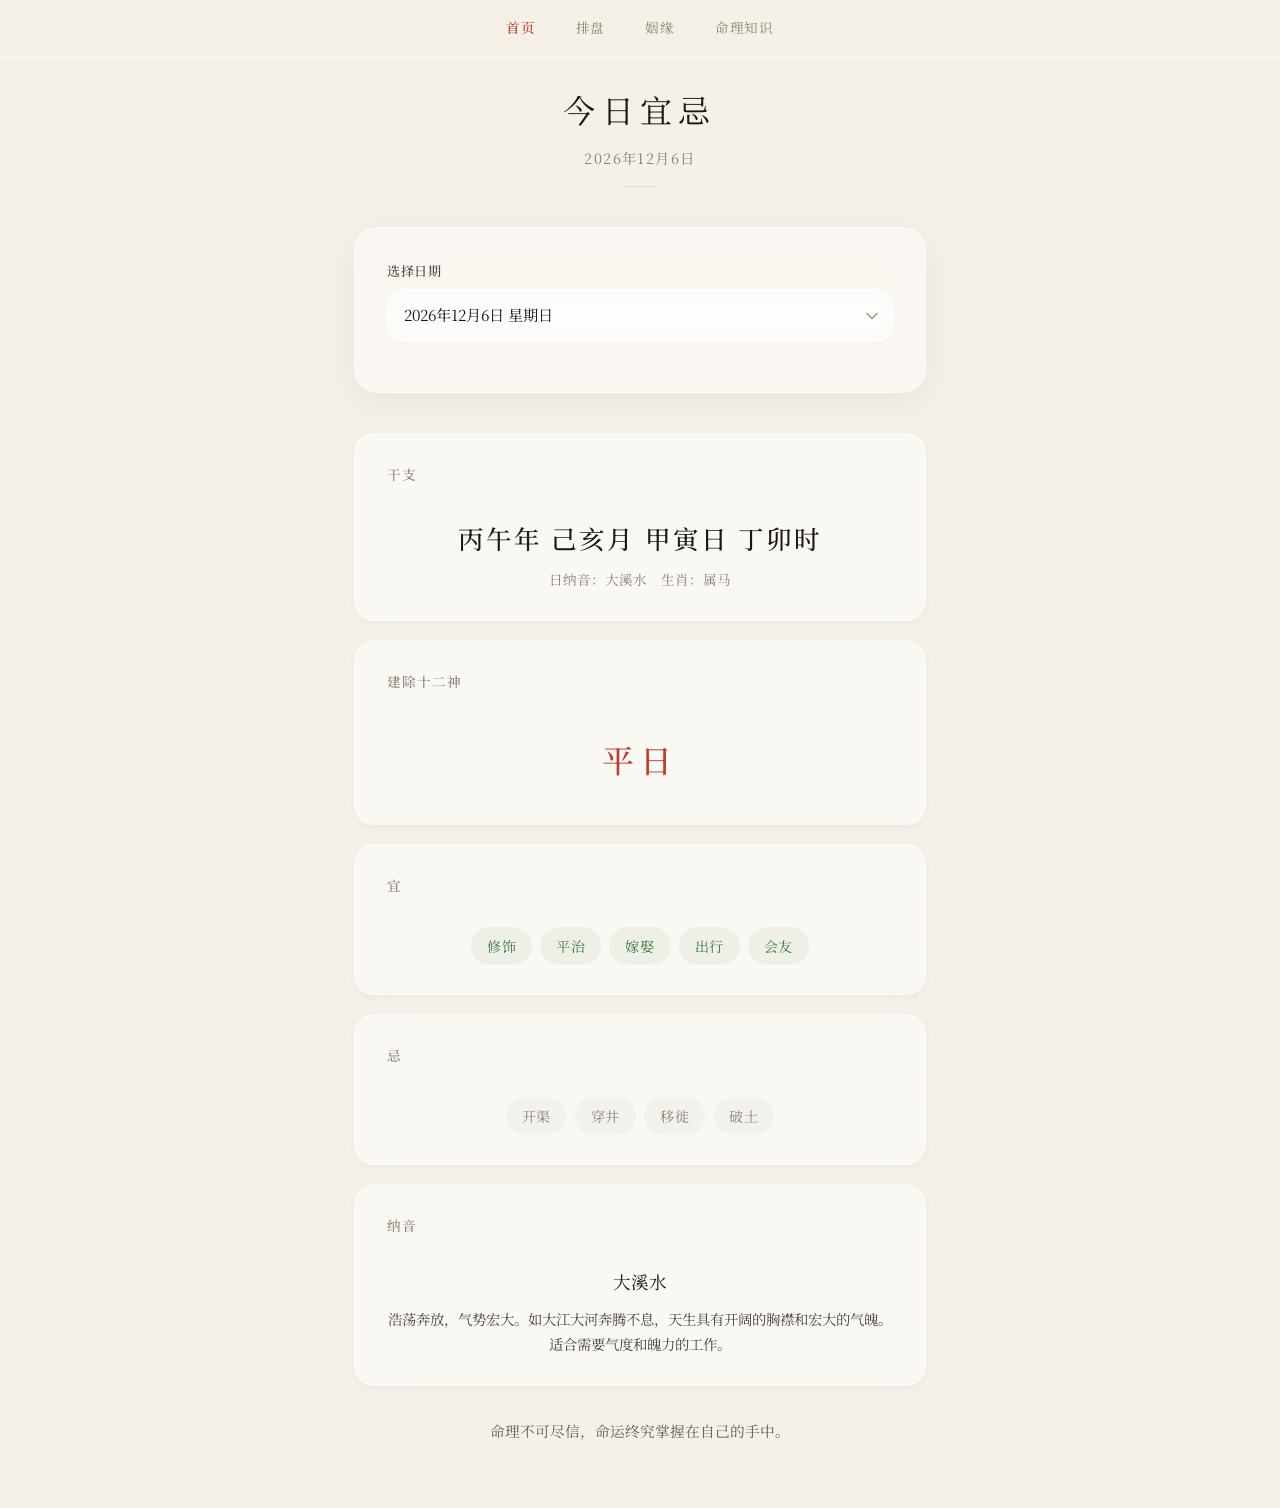
==== commit 70a7a2bf: "修复导航栏、自定义日期选择器、手机端适配 - 导航栏首页链接恢复，宜忌页显示「首页」active - 日期选择器改为自定义毛玻璃组件：点击展开年/月/日三列面板   所有下拉均用 frosted gl" ====
--- a/index.html
+++ b/index.html
@@ -12,6 +12,7 @@
 <body>
 
 <nav class="top-nav">
+  <a href="index.html" class="active">首页</a>
   <a href="bazi.html">排盘</a>
   <a href="marriage.html">姻缘</a>
   <a href="knowledge.html">命理知识</a>
@@ -25,10 +26,30 @@
 
   <section class="form-section">
     <div class="form-row">
-      <label for="pickDate">选择日期</label>
-      <div class="custom-date">
+      <label>选择日期</label>
+      <div class="custom-date" id="customDate">
         <div class="custom-date-trigger" id="dateTrigger"></div>
-        <input type="date" id="pickDate" class="native-date">
+        <div class="custom-date-panel" id="datePanel">
+          <div class="date-select-row">
+            <div class="date-select-col">
+              <label class="date-select-label">年</label>
+              <select id="dpYear" class="native-select"></select>
+            </div>
+            <div class="date-select-col">
+              <label class="date-select-label">月</label>
+              <select id="dpMonth" class="native-select">
+                <option value="1">1月</option><option value="2">2月</option><option value="3">3月</option>
+                <option value="4">4月</option><option value="5">5月</option><option value="6">6月</option>
+                <option value="7">7月</option><option value="8">8月</option><option value="9">9月</option>
+                <option value="10">10月</option><option value="11">11月</option><option value="12">12月</option>
+              </select>
+            </div>
+            <div class="date-select-col">
+              <label class="date-select-label">日</label>
+              <select id="dpDay" class="native-select"></select>
+            </div>
+          </div>
+        </div>
       </div>
     </div>
   </section>
--- a/css/style.css
+++ b/css/style.css
@@ -622,7 +622,7 @@
 
 .custom-date-trigger {
   width: 100%;
-  padding: 0.75rem 2.4rem 0.75rem 1rem;
+  padding: 0.75rem 1rem;
   font-size: 0.95rem;
   font-family: inherit;
   color: var(--ink);
@@ -634,24 +634,85 @@
   border-radius: 16px;
   transition: all 0.25s cubic-bezier(0.16, 1, 0.3, 1);
   box-shadow: inset 0 1px 2px rgba(255,255,255,0.3), 0 1px 2px rgba(0,0,0,0.02);
+  position: relative;
+}
+
+.custom-date-trigger::after {
+  content: '';
+  position: absolute;
+  right: 0.9rem;
+  top: 50%;
+  transform: translateY(-50%);
+  width: 12px;
+  height: 8px;
+  background-image: url("data:image/svg+xml;charset=utf-8,%3Csvg xmlns='http://www.w3.org/2000/svg' width='12' height='8' viewBox='0 0 12 8'%3E%3Cpath d='M1 1.5l5 5 5-5' fill='none' stroke='%23a0988a' stroke-width='1.5' stroke-linecap='round' stroke-linejoin='round'/%3E%3C/svg%3E");
+  background-repeat: no-repeat;
+  transition: transform 0.25s cubic-bezier(0.16, 1, 0.3, 1);
+}
+
+.custom-date.open .custom-date-trigger::after {
+  transform: translateY(-50%) rotate(180deg);
 }
 
 .custom-date-trigger:hover {
   background: var(--glass-bg-hover);
   border-color: var(--glass-border-focus);
-  transform: translateY(-1px);
   box-shadow: inset 0 1px 2px rgba(255,255,255,0.4), 0 4px 12px rgba(0,0,0,0.04);
 }
 
-.native-date {
+.custom-date.open .custom-date-trigger {
+  background: var(--glass-bg-focus);
+  border-radius: 16px 16px 0 0;
+}
+
+.custom-date-panel {
   position: absolute;
-  top: 0;
+  top: calc(100% - 1px);
   left: 0;
-  width: 100%;
-  height: 100%;
+  right: 0;
+  z-index: 50;
   opacity: 0;
-  cursor: pointer;
-  z-index: 1;
+  transform: translateY(-6px) scale(0.97);
+  pointer-events: none;
+  transition: all 0.25s cubic-bezier(0.16, 1, 0.3, 1);
+  background: rgba(255,255,255,0.85);
+  backdrop-filter: blur(24px) saturate(1.2);
+  -webkit-backdrop-filter: blur(24px) saturate(1.2);
+  border: 1px solid var(--glass-border);
+  border-top: none;
+  border-radius: 0 0 16px 16px;
+  box-shadow: 0 12px 40px rgba(26,23,20,0.1);
+  padding: 0.8rem;
+}
+
+.custom-date.open .custom-date-panel {
+  opacity: 1;
+  transform: translateY(0) scale(1);
+  pointer-events: auto;
+}
+
+.date-select-row {
+  display: grid;
+  grid-template-columns: 1fr auto 1fr auto 1fr;
+  gap: 0.3rem;
+  align-items: end;
+}
+
+.date-select-col {
+  min-width: 0;
+}
+
+.date-select-col .custom-select-trigger {
+  font-size: 0.85rem;
+  padding: 0.55rem 1.8rem 0.55rem 0.6rem;
+}
+
+.date-select-label {
+  display: block;
+  font-size: 0.72rem;
+  color: var(--ink-light);
+  text-align: center;
+  margin-bottom: 0.2rem;
 }
 
 .yi-ji-list {
@@ -808,4 +869,7 @@
   .gua-reading { border-radius: 20px; }
   .reading-nayin { border-radius: 20px; }
   header h1 { font-size: 1.6rem; }
-}
+  .date-select-row { grid-template-columns: 1fr 1fr 1fr; gap: 0.3rem; }
+  .custom-date-panel { padding: 0.5rem; }
+  .custom-date-trigger { font-size: 0.88rem; padding: 0.7rem 2rem 0.7rem 0.8rem; }
+}
